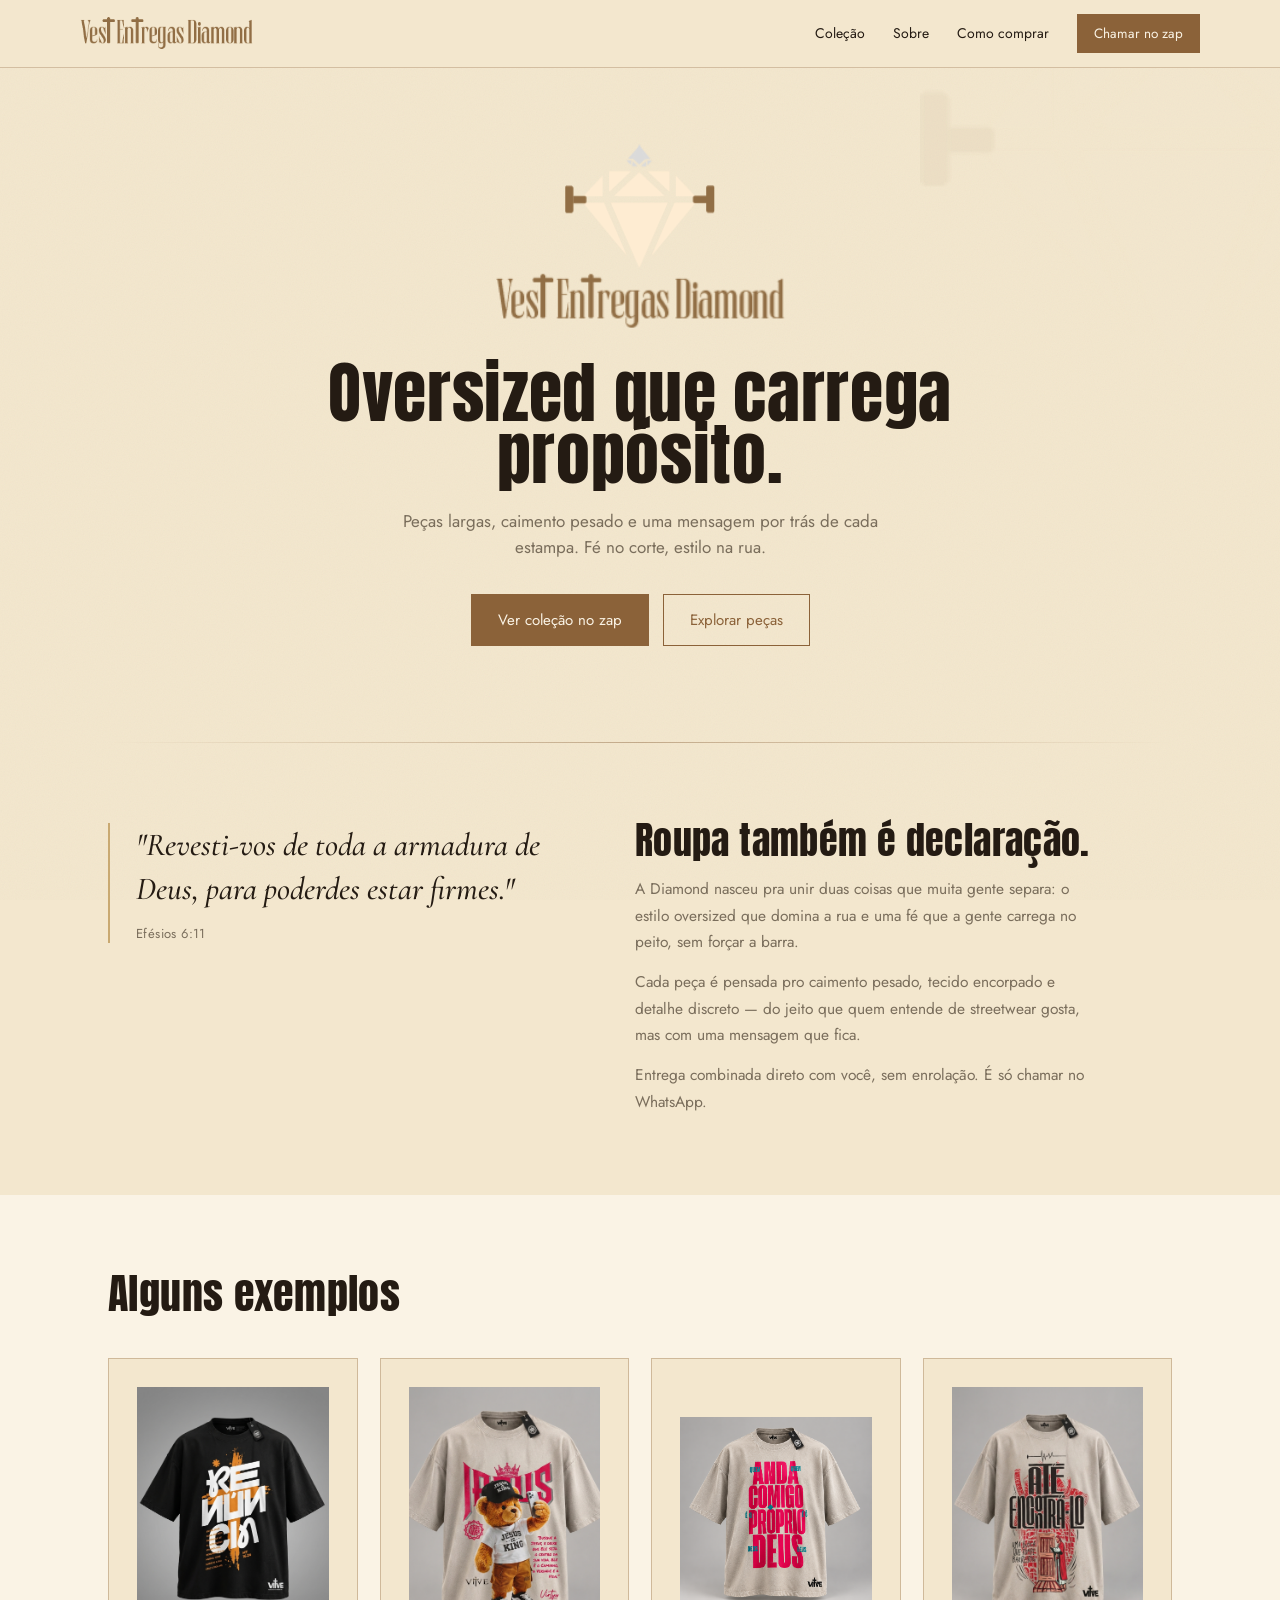
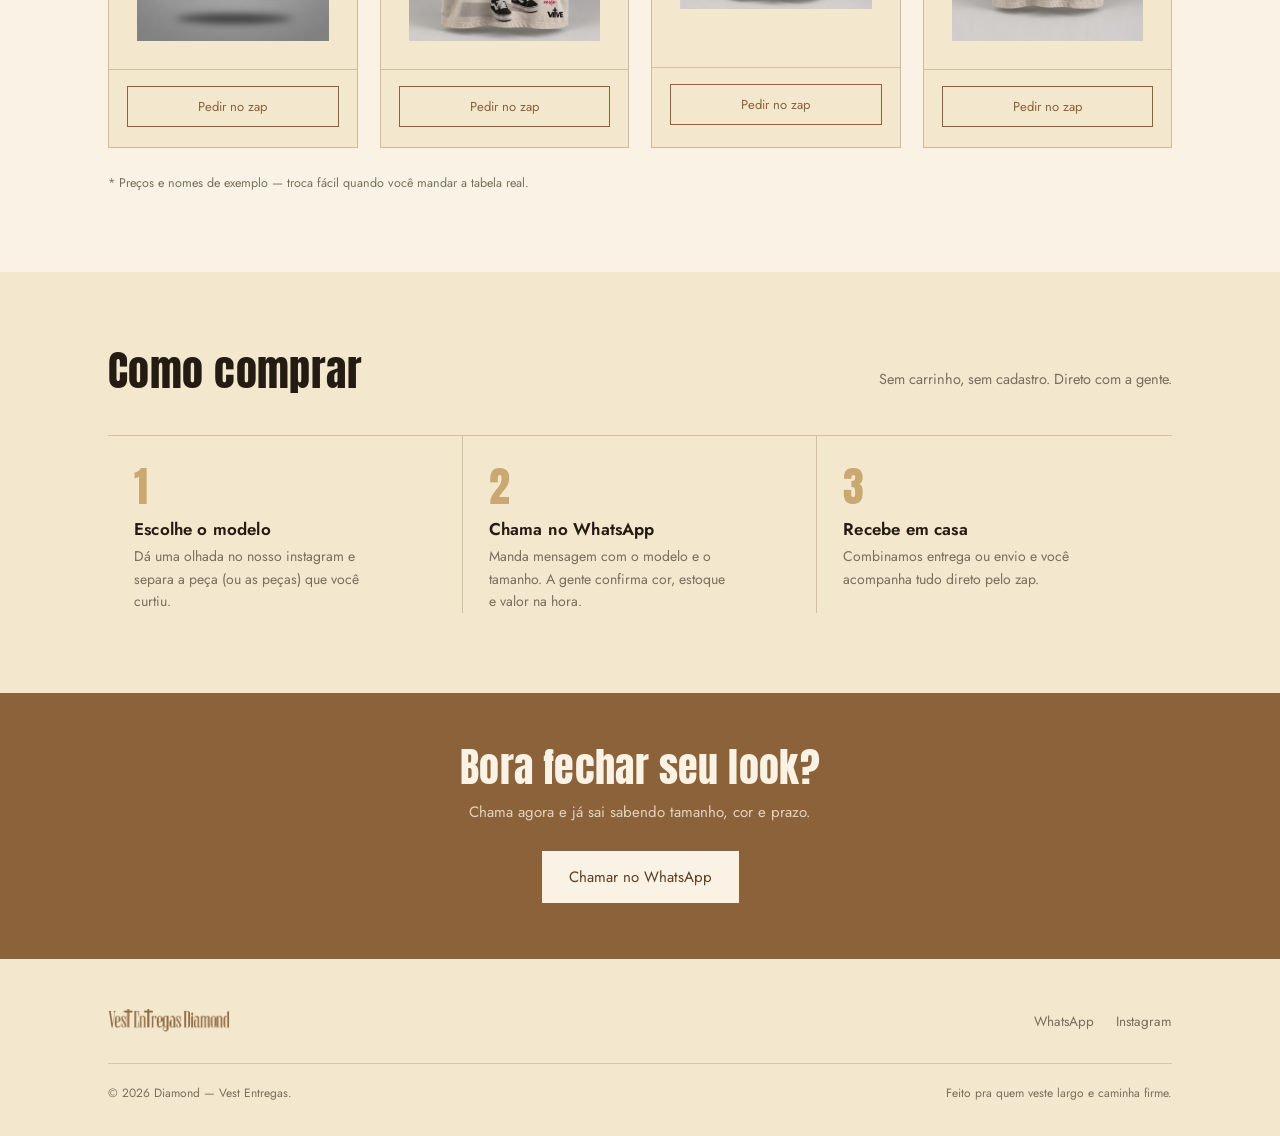
==== index.html @ 4eb47922 "Subindo certo" ====
<!DOCTYPE html>
<html lang="pt-BR">
<head>
<meta charset="UTF-8">
<meta name="viewport" content="width=device-width, initial-scale=1.0">
<title>Diamond — Oversized com propósito</title>
<link rel="preconnect" href="https://fonts.googleapis.com">
<link rel="preconnect" href="https://fonts.gstatic.com" crossorigin>
<link href="https://fonts.googleapis.com/css2?family=Anton&family=Jost:wght@400;500;600&family=Cormorant+Garamond:ital,wght@0,500;1,500;1,600&display=swap" rel="stylesheet">
<link rel="stylesheet" href="style.css">
</head>
<body>

<svg class="noise" xmlns="http://www.w3.org/2000/svg">
  <filter id="n"><feTurbulence type="fractalNoise" baseFrequency="0.85" numOctaves="2" stitchTiles="stitch"/></filter>
  <rect width="100%" height="100%" filter="url(#n)"/>
</svg>

<header>
  <div class="wrap header-inner">
    <div class="brand-mark">
      <img src="img/logo.png" alt="Diamond">
    </div>
    <button class="menu-toggle" aria-label="Abrir menu" aria-expanded="false">☰</button>
    <nav>
      <a href="#colecao">Coleção</a>
      <a href="#sobre">Sobre</a>
      <a href="#comprar">Como comprar</a>
      <a class="nav-cta" href="https://wa.me/5521965275735?text=Oi!%20Vim%20pelo%20site%20da%20Diamond%20e%20quero%20saber%20mais." target="_blank" rel="noopener">
        Chamar no zap
      </a>
    </nav>
  </div>
</header>

<section class="hero">
  <img class="hero-bg-diamond" src="img/diamond.png" alt="" aria-hidden="true">
  <div class="wrap">
    <img class="hero-diamond" src="img/diamond.png" alt="">
    <img class="hero-logotype" src="img/logo.png" alt="Diamond — Vest Entregas">
    <h1>Oversized que carrega propósito.</h1>
    <p class="lede">Peças largas, caimento pesado e uma mensagem por trás de cada estampa. Fé no corte, estilo na rua.</p>
    <div class="hero-ctas">
      <a class="btn btn-solid" href="https://wa.me/5521965275735?text=Oi!%20Quero%20ver%20a%20cole%C3%A7%C3%A3o%20da%20Diamond." target="_blank" rel="noopener">Ver coleção no zap</a>
      <a class="btn btn-ghost" href="#colecao">Explorar peças</a>
    </div>
  </div>
</section>

<div class="wrap"><div class="divider"></div></div>

<section id="sobre" class="section-pad">
  <div class="wrap about-grid">
    <div class="verse-block">
      <p class="verse-text verse">"Revesti-vos de toda a armadura de Deus, para poderdes estar firmes."</p>
      <p class="verse-ref">Efésios 6:11</p>
    </div>
    <div class="about-copy">
      <h2>Roupa também é declaração.</h2>
      <p>A Diamond nasceu pra unir duas coisas que muita gente separa: o estilo oversized que domina a rua e uma fé que a gente carrega no peito, sem forçar a barra.</p>
      <p>Cada peça é pensada pro caimento pesado, tecido encorpado e detalhe discreto — do jeito que quem entende de streetwear gosta, mas com uma mensagem que fica.</p>
      <p>Entrega combinada direto com você, sem enrolação. É só chamar no WhatsApp.</p>
    </div>
  </div>
</section>

<section id="colecao" class="section-pad paper-bg">
  <div class="wrap">
    <div class="section-head">
      <h2>Alguns exemplos</h2>
      <!-- <p>Modelos em produção — fotos reais sobem em breve. Chama no zap pra ver tecido e disponibilidade agora.</p> -->  
    </div>

    <div class="grid-products">

      <div class="card">
        <div class="card-art">
          <img src="img/Gemini_Generated_Image_o8rhc5o8rhc5o8rh.jpg" alt="Oversized Firmeza Bege" loading="lazy">
        </div>
        <div class="card-body">
          <a class="card-buy" href="https://wa.me/5521965275735?text=Oi!%20Quero%20a%20Oversized%20Firmeza%20bege." target="_blank" rel="noopener">Pedir no zap</a>
        </div>
      </div>

      <div class="card">
        <div class="card-art">
          <img src="img/Gemini_Generated_Image_6s1vef6s1vef6s1v.jpg" alt="Oversized Armadura Marrom" loading="lazy">
        </div>
        <div class="card-body">
          <a class="card-buy" href="https://wa.me/5521965275735?text=Oi!%20Quero%20a%20Oversized%20Armadura%20marrom." target="_blank" rel="noopener">Pedir no zap</a>
        </div>
      </div>

      <div class="card">
        <div class="card-art">
          <img src="img/ChatGPT Image 18 de set. de 2026, 17_14_09.png" alt="Oversized Constância Stone" loading="lazy">
        </div>
        <div class="card-body">
          <a class="card-buy" href="https://wa.me/5521965275735?text=Oi!%20Quero%20a%20Oversized%20Const%C3%A2ncia%20stone." target="_blank" rel="noopener">Pedir no zap</a>
        </div>
      </div>

      <div class="card">
        <div class="card-art">
          <img src="img/Gemini_Generated_Image_1qw5ag1qw5ag1qw5.jpg" alt="Oversized Diamante Gold" loading="lazy">
        </div>
        <div class="card-body">
          <a class="card-buy" href="https://wa.me/5521965275735?text=Oi!%20Quero%20a%20Oversized%20Diamante%20gold." target="_blank" rel="noopener">Pedir no zap</a>
        </div>
      </div>

    </div>
    <p class="placeholder-note">* Preços e nomes de exemplo — troca fácil quando você mandar a tabela real.</p>
  </div>
</section>

<section id="comprar" class="section-pad">
  <div class="wrap">
    <div class="section-head">
      <h2>Como comprar</h2>
      <p>Sem carrinho, sem cadastro. Direto com a gente.</p>
    </div>
    <div class="steps">
      <div class="step">
        <div class="step-num">1</div>
        <h3>Escolhe o modelo</h3>
        <p>Dá uma olhada no nosso instagram e separa a peça (ou as peças) que você curtiu.</p>
      </div>
      <div class="step">
        <div class="step-num">2</div>
        <h3>Chama no WhatsApp</h3>
        <p>Manda mensagem com o modelo e o tamanho. A gente confirma cor, estoque e valor na hora.</p>
      </div>
      <div class="step">
        <div class="step-num">3</div>
        <h3>Recebe em casa</h3>
        <p>Combinamos entrega ou envio e você acompanha tudo direto pelo zap.</p>
      </div>
    </div>
  </div>
</section>

<section class="cta-strip">
  <div class="wrap">
    <h2>Bora fechar seu look?</h2>
    <p>Chama agora e já sai sabendo tamanho, cor e prazo.</p>
    <a class="btn btn-solid" href="https://wa.me/5521965275735?text=Oi!%20Quero%20fazer%20um%20pedido%20na%20Diamond." target="_blank" rel="noopener">Chamar no WhatsApp</a>
  </div>
</section>

<footer>
  <div class="wrap">
    <div class="footer-grid">
      <div class="footer-brand">
        <img src="img/logo.png" alt="Diamond">
      </div>
      <div class="footer-links">
        <a href="https://wa.me/5521965275735" target="_blank" rel="noopener">WhatsApp</a>
        <a href="https://instagram.com" target="_blank" rel="noopener">Instagram</a>
      </div>
    </div>
    <div class="footer-bottom">
      <span>© 2026 Diamond — Vest Entregas.</span>
      <span>Feito pra quem veste largo e caminha firme.</span>
    </div>
  </div>
</footer>

<script src="script.js"></script>
</body>
</html>
---- style.css ----
:root{
  --cream:#F3E7CE;
  --paper:#FAF3E5;
  --ink:#241B13;
  --wood:#8B6239;
  --wood-dark:#5B3E22;
  --gold:#C9A971;
  --stone:#7A6E5C;
}
@media (prefers-color-scheme: dark){
  :root:not([data-theme="light"]){
    --cream:#221A12;
    --paper:#2B2118;
    --ink:#F3E7CE;
    --wood:#D7B27C;
    --wood-dark:#E8CE9C;
    --gold:#C9A971;
    --stone:#B9AC94;
  }
}
:root[data-theme="dark"]{
  --cream:#221A12;
  --paper:#2B2118;
  --ink:#F3E7CE;
  --wood:#D7B27C;
  --wood-dark:#E8CE9C;
  --gold:#C9A971;
  --stone:#B9AC94;
}

*{box-sizing:border-box; margin:0; padding:0;}
html{scroll-behavior:smooth;}
body{
  background:var(--cream);
  color:var(--ink);
  font-family:'Jost', sans-serif;
  -webkit-font-smoothing:antialiased;
  overflow-x:hidden;
}
img{max-width:100%; display:block;}

.noise{
  position:fixed; inset:0; width:100%; height:100%;
  pointer-events:none; opacity:.05; mix-blend-mode:multiply; z-index:1;
}
@media (prefers-color-scheme:dark){.noise{mix-blend-mode:overlay;}}

.wrap{max-width:1120px; margin:0 auto; padding:0 28px;}

h1,h2,h3,.display{
  font-family:'Anton', sans-serif;
  font-weight:400;
  letter-spacing:0.01em;
  line-height:0.92;
}

.verse{
  font-family:'Cormorant Garamond', serif;
  font-style:italic;
  font-weight:500;
}

a{color:inherit;}

/* ---------- HEADER ---------- */
header{
  position:sticky; top:0; z-index:20;
  background:color-mix(in srgb, var(--cream) 88%, transparent);
  backdrop-filter:blur(6px);
  border-bottom:1px solid color-mix(in srgb, var(--wood) 30%, transparent);
}
.header-inner{
  display:flex; align-items:center; justify-content:space-between;
  padding:14px 0;
}
.brand-mark{display:flex; align-items:center; gap:10px;}
.brand-mark img{height:34px; width:auto;}
nav{display:flex; align-items:center; gap:28px;}
nav a{
  font-size:14px; text-decoration:none; color:var(--ink);
  position:relative; padding-bottom:2px;
}
nav a::after{
  content:""; position:absolute; left:0; bottom:-2px; width:0; height:1.5px;
  background:var(--wood); transition:width .25s ease;
}
nav a:hover::after{width:100%;}
.nav-cta{
  display:inline-flex; align-items:center; gap:8px;
  background:var(--wood); color:var(--paper);
  padding:9px 16px; font-size:13.5px; text-decoration:none;
  border:1.5px solid var(--wood);
}
.nav-cta:hover{background:transparent; color:var(--wood);}
.menu-toggle{
  display:none; background:none; border:none; color:var(--ink);
  font-size:22px; cursor:pointer; line-height:1;
}

/* ---------- HERO ---------- */
.hero{
  position:relative;
  padding:76px 0 96px;
  text-align:center;
  overflow:hidden;
}
.hero-diamond{
  width:150px; margin:0 auto 6px;
  opacity:0; transform:translateY(14px) scale(.92);
  animation:riseIn .9s cubic-bezier(.2,.8,.2,1) .15s forwards;
}
.hero-logotype{
  width:290px; margin:0 auto 30px;
  opacity:0; transform:translateY(10px);
  animation:riseIn .9s cubic-bezier(.2,.8,.2,1) .4s forwards;
}
@media (prefers-color-scheme:dark){.hero-logotype{filter:invert(1) brightness(1.6);}}
:root[data-theme="dark"] .hero-logotype{filter:invert(1) brightness(1.6);}
@keyframes riseIn{to{opacity:1; transform:translateY(0) scale(1);}}

.hero h1{
  font-size:clamp(34px, 6vw, 68px);
  max-width:820px; margin:0 auto;
  color:var(--ink);
}
.hero .lede{
  max-width:480px; margin:22px auto 0;
  font-size:17px; color:var(--stone); line-height:1.55;
}
.hero-ctas{
  margin-top:34px; display:flex; gap:14px; justify-content:center; flex-wrap:wrap;
}
.btn{
  display:inline-flex; align-items:center; gap:9px;
  padding:14px 26px; font-size:15px; text-decoration:none;
  border:1.5px solid var(--wood);
}
.btn-solid{background:var(--wood); color:var(--paper);}
.btn-solid:hover{background:var(--wood-dark); border-color:var(--wood-dark);}
.btn-ghost{color:var(--wood);}
.btn-ghost:hover{background:color-mix(in srgb, var(--wood) 10%, transparent);}

.hero-bg-diamond{
  position:absolute; top:-120px; right:-160px; width:520px; opacity:.06;
  pointer-events:none; z-index:0;
}
@media (prefers-color-scheme:dark){.hero-bg-diamond{opacity:.1;}}
:root[data-theme="dark"] .hero-bg-diamond{opacity:.1;}

/* ---------- SECTION shared ---------- */
section{position:relative; z-index:2;}
.section-pad{padding:80px 0;}
.paper-bg{background:var(--paper);}
.divider{
  height:1px; background:linear-gradient(90deg, transparent, color-mix(in srgb, var(--wood) 45%, transparent), transparent);
}

/* ---------- SOBRE / VERSE ---------- */
.about-grid{
  display:grid; grid-template-columns:1fr 1.15fr; gap:60px; align-items:start;
}
.verse-block{
  border-left:2px solid var(--gold); padding-left:26px;
}
.verse-text{font-size:clamp(24px,3vw,32px); line-height:1.35; color:var(--ink);}
.verse-ref{margin-top:14px; font-size:13px; letter-spacing:.03em; color:var(--stone); font-family:'Jost',sans-serif; font-style:normal;}
.about-copy h2{font-size:clamp(26px,3.4vw,38px); margin-bottom:18px;}
.about-copy p{font-size:15.5px; line-height:1.7; color:var(--stone); max-width:52ch;}
.about-copy p + p{margin-top:14px;}

/* ---------- COLEÇÃO ---------- */
.section-head{
  display:flex; justify-content:space-between; align-items:flex-end;
  gap:20px; margin-bottom:44px; flex-wrap:wrap;
}
.section-head h2{font-size:clamp(28px,3.6vw,42px);}
.section-head p{max-width:34ch; font-size:14.5px; color:var(--stone); line-height:1.55;}

.grid-products{
  display:grid; grid-template-columns:repeat(4,1fr); gap:22px;
}
.card{
  background:var(--cream);
  border:1.5px solid color-mix(in srgb, var(--wood) 35%, transparent);
  padding:0;
  display:flex; flex-direction:column;
  transition:transform .25s ease, box-shadow .25s ease;
}
.card:hover{transform:translateY(-6px);}

.card-art{
  aspect-ratio:4/5; display:flex; align-items:center; justify-content:center;
  padding:28px;
  border-bottom:1.5px solid color-mix(in srgb, var(--wood) 30%, transparent);
}
.card-art svg{width:100%; height:100%;}
.card-body{padding:16px 18px 20px;}
.card-buy{
  display:inline-flex; align-items:center; justify-content:center; gap:7px;
  width:100%; padding:10px; font-size:13px;
  border:1.5px solid var(--wood); color:var(--wood); text-decoration:none;
}
.card-buy:hover{background:var(--wood); color:var(--paper);}

.placeholder-note{
  margin-top:26px; font-size:12.5px; color:var(--stone);
}

/* ---------- COMO COMPRAR ---------- */
.steps{
  display:grid; grid-template-columns:repeat(3,1fr); gap:0;
  border-top:1.5px solid color-mix(in srgb, var(--wood) 30%, transparent);
}
.step{
  padding:30px 26px 0;
  border-right:1.5px solid color-mix(in srgb, var(--wood) 30%, transparent);
}
.step:last-child{border-right:none;}
.step-num{
  font-family:'Anton',sans-serif; font-size:42px; color:var(--gold);
  line-height:1;
}
.step h3{font-family:'Jost',sans-serif; font-weight:600; font-size:17px; margin:14px 0 8px;}
.step p{font-size:14px; color:var(--stone); line-height:1.6; max-width:30ch;}

/* ---------- CTA FAIXA ---------- */
.cta-strip{
  background:var(--wood); color:var(--paper);
  padding:56px 0; text-align:center;
}
.cta-strip h2{font-size:clamp(26px,4vw,40px); margin-bottom:16px;}
.cta-strip p{color:color-mix(in srgb, var(--paper) 78%, transparent); font-size:15px; margin-bottom:28px;}
.cta-strip .btn-solid{background:var(--paper); color:var(--wood-dark); border-color:var(--paper);}
.cta-strip .btn-solid:hover{background:transparent; color:var(--paper);}

/* ---------- FOOTER ---------- */
footer{padding:50px 0 34px;}
.footer-grid{
  display:flex; justify-content:space-between; align-items:center; flex-wrap:wrap; gap:24px;
}
.footer-brand{display:flex; align-items:center; gap:10px;}
.footer-brand img{height:24px;}
.footer-links{display:flex; gap:22px; font-size:13.5px;}
.footer-links a{text-decoration:none; color:var(--stone);}
.footer-links a:hover{color:var(--wood);}
.footer-bottom{
  margin-top:30px; padding-top:20px; border-top:1px solid color-mix(in srgb, var(--wood) 25%, transparent);
  font-size:12px; color:var(--stone); display:flex; justify-content:space-between; flex-wrap:wrap; gap:8px;
}

/* ---------- MOBILE NAV (aberto via JS) ---------- */
nav.open{
  display:flex; position:absolute; top:100%; left:0; right:0;
  flex-direction:column; align-items:flex-start; gap:0;
  background:var(--paper); border-bottom:1.5px solid var(--wood);
  padding:6px 28px 18px;
}
nav.open a{padding:12px 0; width:100%; border-bottom:1px solid color-mix(in srgb, var(--wood) 15%, transparent);}
nav.open .nav-cta{margin-top:12px; width:100%; justify-content:center;}

@media (max-width:860px){
  .about-grid{grid-template-columns:1fr; gap:40px;}
  .grid-products{grid-template-columns:repeat(2,1fr);}
  .card:nth-child(2), .card:nth-child(4){transform:none;}
  .steps{grid-template-columns:1fr;}
  .step{border-right:none; border-bottom:1.5px solid color-mix(in srgb, var(--wood) 30%, transparent); padding-bottom:26px;}
  nav{display:none;}
  nav.open{display:flex;}
  .menu-toggle{display:block;}
}
@media (max-width:520px){
  .grid-products{grid-template-columns:1fr;}
  .hero{padding:56px 0 70px;}
}

:focus-visible{outline:2px solid var(--wood); outline-offset:3px;}
@media (prefers-reduced-motion: reduce){
  .hero-diamond, .hero-logotype{animation:none; opacity:1; transform:none;}
  *{transition-duration:.01ms !important;}
}
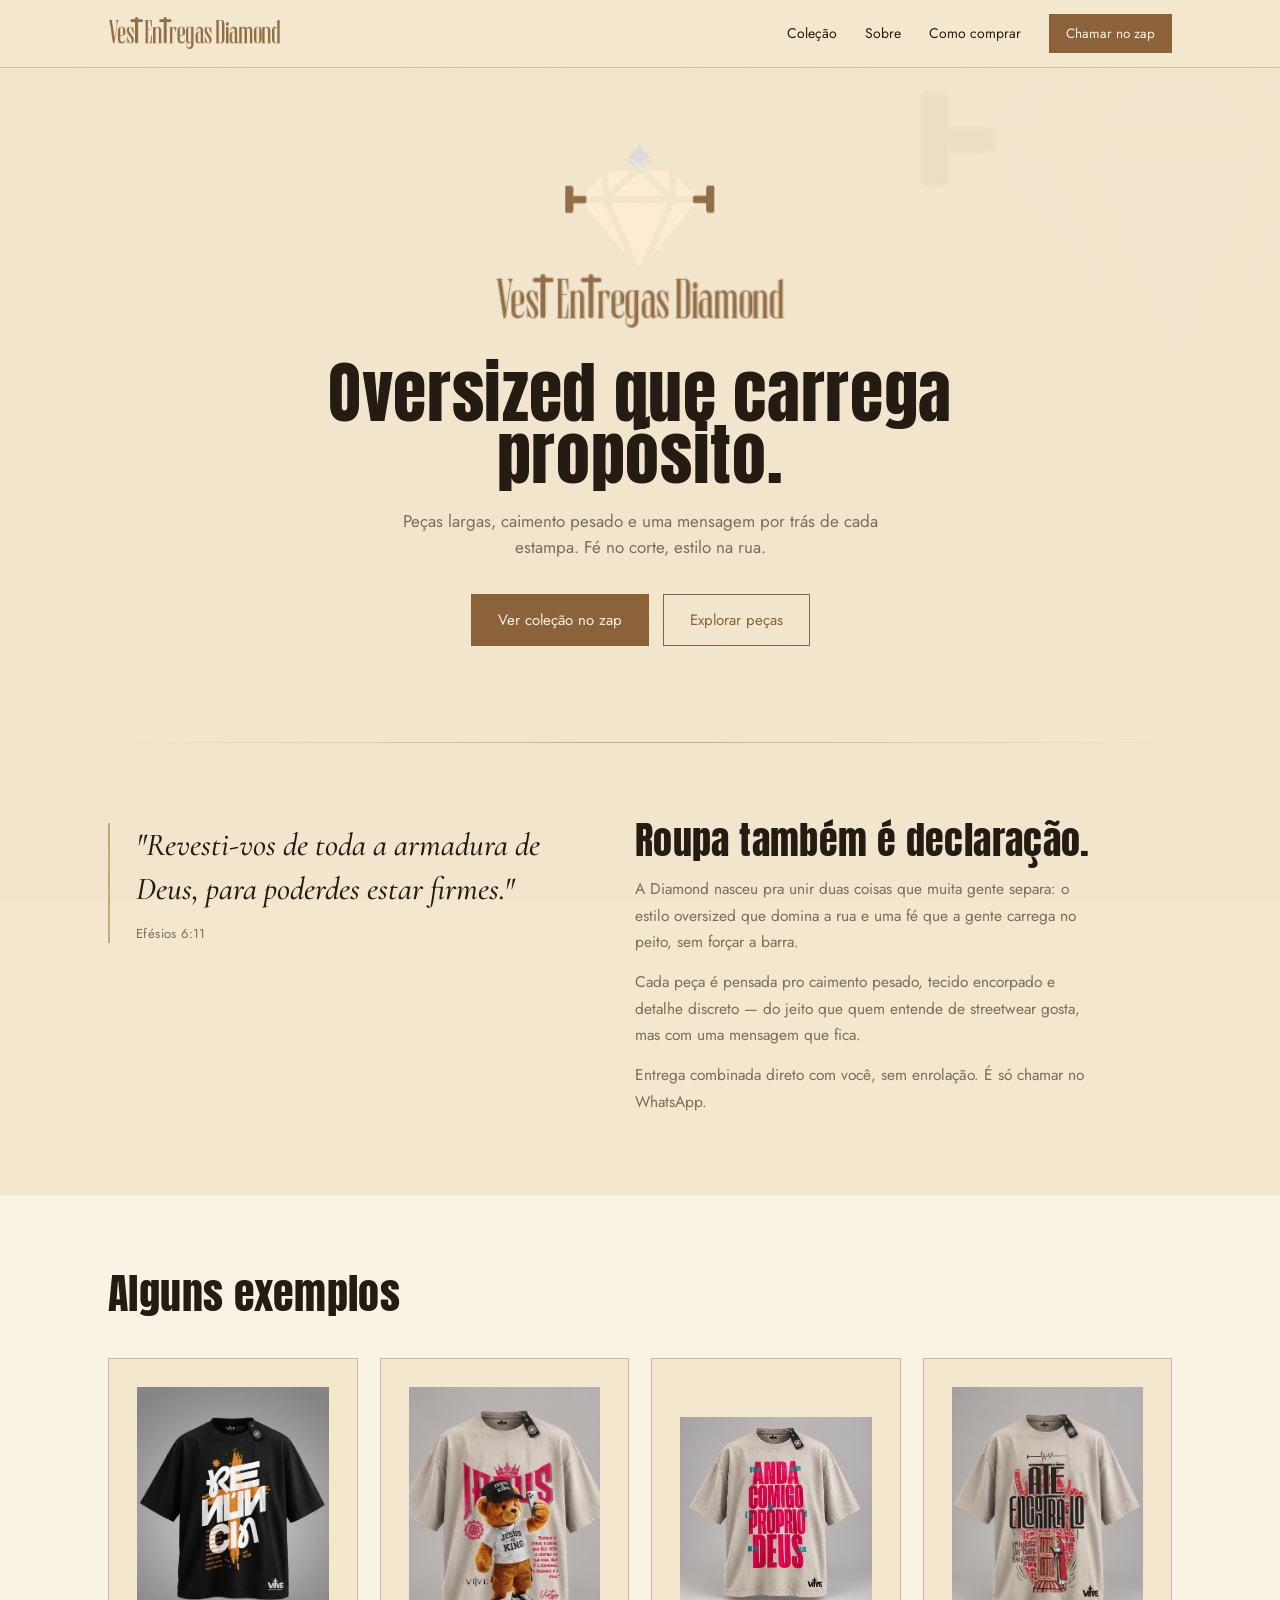
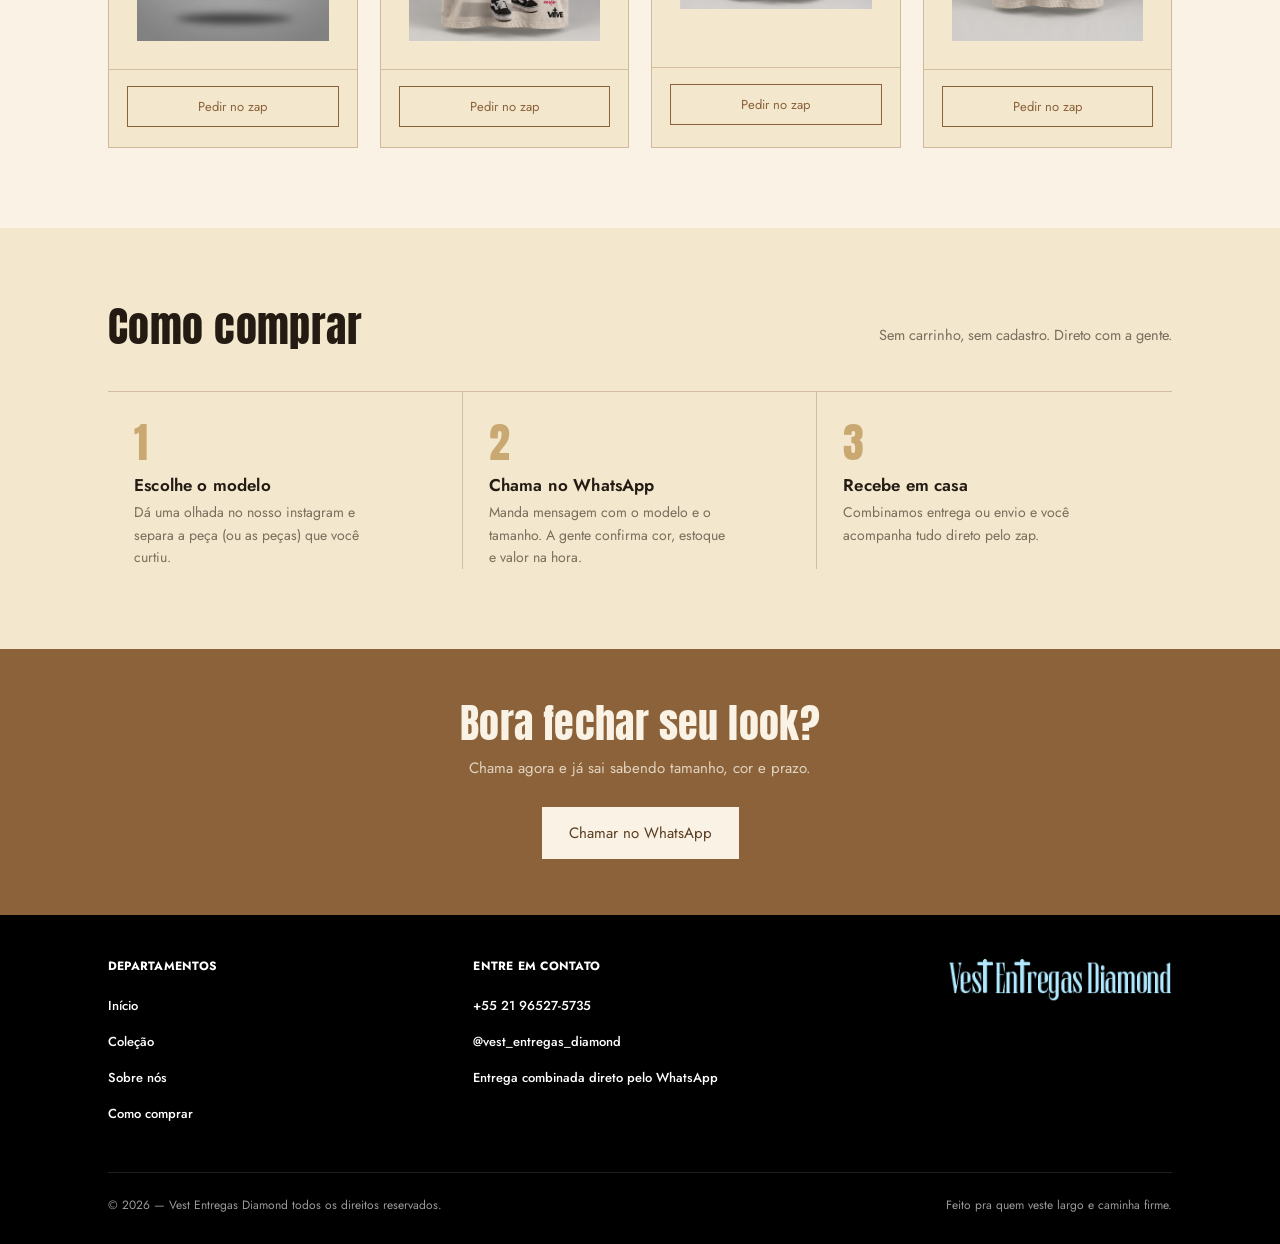
==== commit d9d2520b: "Ajeitando o footer e uns errinhos" ====
--- a/index.html
+++ b/index.html
@@ -6,7 +6,7 @@
 <title>Diamond — Oversized com propósito</title>
 <link rel="preconnect" href="https://fonts.googleapis.com">
 <link rel="preconnect" href="https://fonts.gstatic.com" crossorigin>
-<link href="https://fonts.googleapis.com/css2?family=Anton&family=Jost:wght@400;500;600&family=Cormorant+Garamond:ital,wght@0,500;1,500;1,600&display=swap" rel="stylesheet">
+<link href="https://fonts.googleapis.com/css2?family=Anton&family=Jost:wght@400;500;600;700&family=Cormorant+Garamond:ital,wght@0,500;1,500;1,600&display=swap" rel="stylesheet">
 <link rel="stylesheet" href="style.css">
 </head>
 <body>
@@ -26,7 +26,7 @@
       <a href="#colecao">Coleção</a>
       <a href="#sobre">Sobre</a>
       <a href="#comprar">Como comprar</a>
-      <a class="nav-cta" href="https://wa.me/5521965275735?text=Oi!%20Vim%20pelo%20site%20da%20Diamond%20e%20quero%20saber%20mais." target="_blank" rel="noopener">
+      <a class="nav-cta" href="https://wa.me/5521965275735?text=Oi!%20Vim%20pelo%20site%20da%20Vest%20entregas%20e%20quero%20saber%20mais." target="_blank" rel="noopener">
         Chamar no zap
       </a>
     </nav>
@@ -41,7 +41,7 @@
     <h1>Oversized que carrega propósito.</h1>
     <p class="lede">Peças largas, caimento pesado e uma mensagem por trás de cada estampa. Fé no corte, estilo na rua.</p>
     <div class="hero-ctas">
-      <a class="btn btn-solid" href="https://wa.me/5521965275735?text=Oi!%20Quero%20ver%20a%20cole%C3%A7%C3%A3o%20da%20Diamond." target="_blank" rel="noopener">Ver coleção no zap</a>
+      <a class="btn btn-solid" href="https://wa.me/5521965275735?text=Oi!%20Quero%20ver%20a%20cole%C3%A7%C3%A3o%20da%20Vest%20Entregas." target="_blank" rel="noopener">Ver coleção no zap</a>
       <a class="btn btn-ghost" href="#colecao">Explorar peças</a>
     </div>
   </div>
@@ -78,7 +78,7 @@
           <img src="img/Gemini_Generated_Image_o8rhc5o8rhc5o8rh.jpg" alt="Oversized Firmeza Bege" loading="lazy">
         </div>
         <div class="card-body">
-          <a class="card-buy" href="https://wa.me/5521965275735?text=Oi!%20Quero%20a%20Oversized%20Firmeza%20bege." target="_blank" rel="noopener">Pedir no zap</a>
+          <a class="card-buy" href="https://wa.me/5521965275735?text=Oi!%20Quero%20as%20camisas%20Oversized." target="_blank" rel="noopener">Pedir no zap</a>
         </div>
       </div>
 
@@ -87,7 +87,7 @@
           <img src="img/Gemini_Generated_Image_6s1vef6s1vef6s1v.jpg" alt="Oversized Armadura Marrom" loading="lazy">
         </div>
         <div class="card-body">
-          <a class="card-buy" href="https://wa.me/5521965275735?text=Oi!%20Quero%20a%20Oversized%20Armadura%20marrom." target="_blank" rel="noopener">Pedir no zap</a>
+          <a class="card-buy" href="https://wa.me/5521965275735?text=Oi!%20Quero%20as%20camisas%20Oversized." target="_blank" rel="noopener">Pedir no zap</a>
         </div>
       </div>
 
@@ -96,7 +96,7 @@
           <img src="img/ChatGPT Image 18 de set. de 2026, 17_14_09.png" alt="Oversized Constância Stone" loading="lazy">
         </div>
         <div class="card-body">
-          <a class="card-buy" href="https://wa.me/5521965275735?text=Oi!%20Quero%20a%20Oversized%20Const%C3%A2ncia%20stone." target="_blank" rel="noopener">Pedir no zap</a>
+          <a class="card-buy" href="https://wa.me/5521965275735?text=Oi!%20Quero%20as%20camisas%20Oversized." target="_blank" rel="noopener">Pedir no zap</a>
         </div>
       </div>
 
@@ -105,12 +105,12 @@
           <img src="img/Gemini_Generated_Image_1qw5ag1qw5ag1qw5.jpg" alt="Oversized Diamante Gold" loading="lazy">
         </div>
         <div class="card-body">
-          <a class="card-buy" href="https://wa.me/5521965275735?text=Oi!%20Quero%20a%20Oversized%20Diamante%20gold." target="_blank" rel="noopener">Pedir no zap</a>
+          <a class="card-buy" href="https://wa.me/5521965275735?text=Oi!%20Quero%20as%20camisas%20Oversized." target="_blank" rel="noopener">Pedir no zap</a>
         </div>
       </div>
 
     </div>
-    <p class="placeholder-note">* Preços e nomes de exemplo — troca fácil quando você mandar a tabela real.</p>
+    <!-- <p class="placeholder-note">* Preços e nomes de exemplo — troca fácil quando você mandar a tabela real.</p> -->
   </div>
 </section>
 
@@ -144,28 +144,49 @@
   <div class="wrap">
     <h2>Bora fechar seu look?</h2>
     <p>Chama agora e já sai sabendo tamanho, cor e prazo.</p>
-    <a class="btn btn-solid" href="https://wa.me/5521965275735?text=Oi!%20Quero%20fazer%20um%20pedido%20na%20Diamond." target="_blank" rel="noopener">Chamar no WhatsApp</a>
+    <a class="btn btn-solid" href="https://wa.me/5521965275735?text=Oi!%20Quero%20fazer%20um%20pedido%20na%20Vest%20Entregas." target="_blank" rel="noopener">Chamar no WhatsApp</a>
   </div>
 </section>
 
-<footer>
+<!-- ===================== FOOTER ===================== -->
+<footer class="site-footer">
   <div class="wrap">
-    <div class="footer-grid">
-      <div class="footer-brand">
-        <img src="img/logo.png" alt="Diamond">
+
+    <div class="footer-top">
+
+      <div class="footer-col">
+        <h3 class="footer-title">Departamentos</h3>
+        <ul class="footer-list">
+          <li><a href="#">Início</a></li>
+          <li><a href="#colecao">Coleção</a></li>
+          <li><a href="#sobre">Sobre nós</a></li>
+          <li><a href="#comprar">Como comprar</a></li>
+        </ul>
       </div>
-      <div class="footer-links">
-        <a href="https://wa.me/5521965275735" target="_blank" rel="noopener">WhatsApp</a>
-        <a href="https://instagram.com" target="_blank" rel="noopener">Instagram</a>
+
+      <div class="footer-col">
+        <h3 class="footer-title">Entre em contato</h3>
+        <ul class="footer-list">
+          <li><a href="https://wa.me/5521965275735" target="_blank" rel="noopener">+55 21 96527-5735</a></li>
+          <li><a href="https://www.instagram.com/vest_entregas_diamond?utm_source=ig_web_button_share_sheet&stkn=ZDNlZDc0MzIxNw==" target="_blank" rel="noopener">@vest_entregas_diamond</a></li>
+          <li><span>Entrega combinada direto pelo WhatsApp</span></li>
+        </ul>
       </div>
+
+      <div class="footer-col footer-brand">
+        <img src="img/logo.png" alt="Diamond — Vest Entregas">
+      </div>
+
     </div>
+
     <div class="footer-bottom">
-      <span>© 2026 Diamond — Vest Entregas.</span>
+      <span>© 2026 — Vest Entregas Diamond todos os direitos reservados.</span>
       <span>Feito pra quem veste largo e caminha firme.</span>
     </div>
+
   </div>
 </footer>
 
 <script src="script.js"></script>
 </body>
-</html>
+</html>
--- a/style.css
+++ b/style.css
@@ -72,6 +72,7 @@
 .header-inner{
   display:flex; align-items:center; justify-content:space-between;
   padding:14px 0;
+  margin:0 auto; max-width:1120px; padding:14px 28px;
 }
 .brand-mark{display:flex; align-items:center; gap:10px;}
 .brand-mark img{height:34px; width:auto;}
@@ -233,19 +234,43 @@
 .cta-strip .btn-solid{background:var(--paper); color:var(--wood-dark); border-color:var(--paper);}
 .cta-strip .btn-solid:hover{background:transparent; color:var(--paper);}
 
-/* ---------- FOOTER ---------- */
-footer{padding:50px 0 34px;}
-.footer-grid{
-  display:flex; justify-content:space-between; align-items:center; flex-wrap:wrap; gap:24px;
-}
-.footer-brand{display:flex; align-items:center; gap:10px;}
-.footer-brand img{height:24px;}
-.footer-links{display:flex; gap:22px; font-size:13.5px;}
-.footer-links a{text-decoration:none; color:var(--stone);}
-.footer-links a:hover{color:var(--wood);}
+/* ---------- FOOTER (preto + dourado) ---------- */
+.site-footer{
+  position:relative; z-index:2;
+  background:#000; color:#fff;
+  font-size:13px; line-height:1.4;
+}
+.footer-top{
+  display:grid; grid-template-columns:repeat(3,1fr); gap:32px;
+  padding:44px 0 40px;
+}
+.footer-title{
+  font-family:'Jost', sans-serif;
+  font-size:12px; font-weight:700; line-height:1.2;
+  text-transform:uppercase; letter-spacing:.02em;
+  color:#fff; margin-bottom:14px;
+}
+.footer-list{list-style:none;}
+.footer-list li{line-height:36px;}
+.footer-list a,
+.footer-list span{
+  color:#fff; text-decoration:none; font-weight:500;
+  transition:color .2s ease;
+}
+.footer-list a:hover{color:var(--gold);}
+.site-footer a:focus-visible{outline:2px solid var(--gold); outline-offset:3px;}
+
+.footer-brand{display:flex; align-items:flex-start; justify-content:flex-end;}
+.footer-brand img{
+  height:44px; width:auto;
+  filter:invert(1) brightness(1.6);
+}
+
 .footer-bottom{
-  margin-top:30px; padding-top:20px; border-top:1px solid color-mix(in srgb, var(--wood) 25%, transparent);
-  font-size:12px; color:var(--stone); display:flex; justify-content:space-between; flex-wrap:wrap; gap:8px;
+  border-top:1px solid #1f1f1f;
+  padding:24px 0 30px;
+  font-size:12px; color:#9a9a9a;
+  display:flex; justify-content:space-between; flex-wrap:wrap; gap:8px;
 }
 
 /* ---------- MOBILE NAV (aberto via JS) ---------- */
@@ -267,6 +292,8 @@
   nav{display:none;}
   nav.open{display:flex;}
   .menu-toggle{display:block;}
+  .footer-top{grid-template-columns:1fr; gap:26px; padding:34px 0 28px;}
+  .footer-brand{justify-content:flex-start;}
 }
 @media (max-width:520px){
   .grid-products{grid-template-columns:1fr;}
@@ -277,4 +304,4 @@
 @media (prefers-reduced-motion: reduce){
   .hero-diamond, .hero-logotype{animation:none; opacity:1; transform:none;}
   *{transition-duration:.01ms !important;}
-}
+}
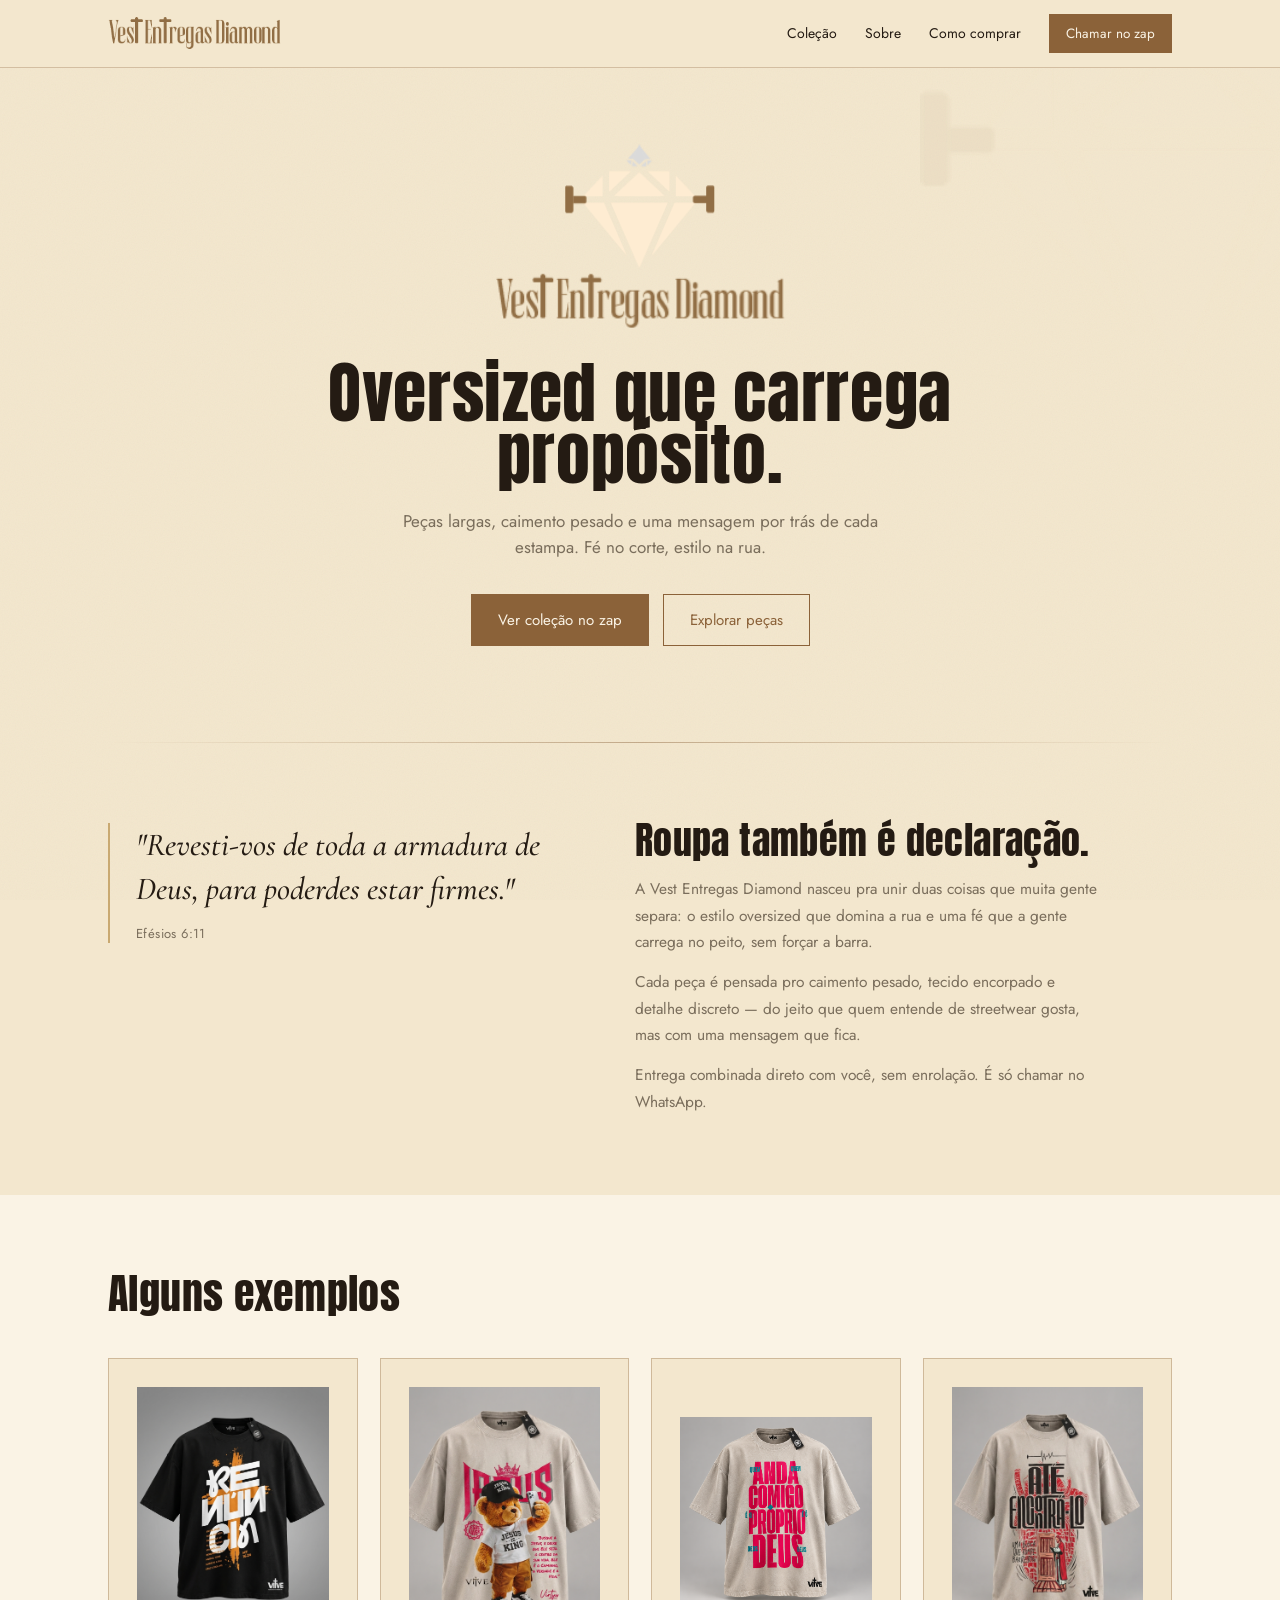
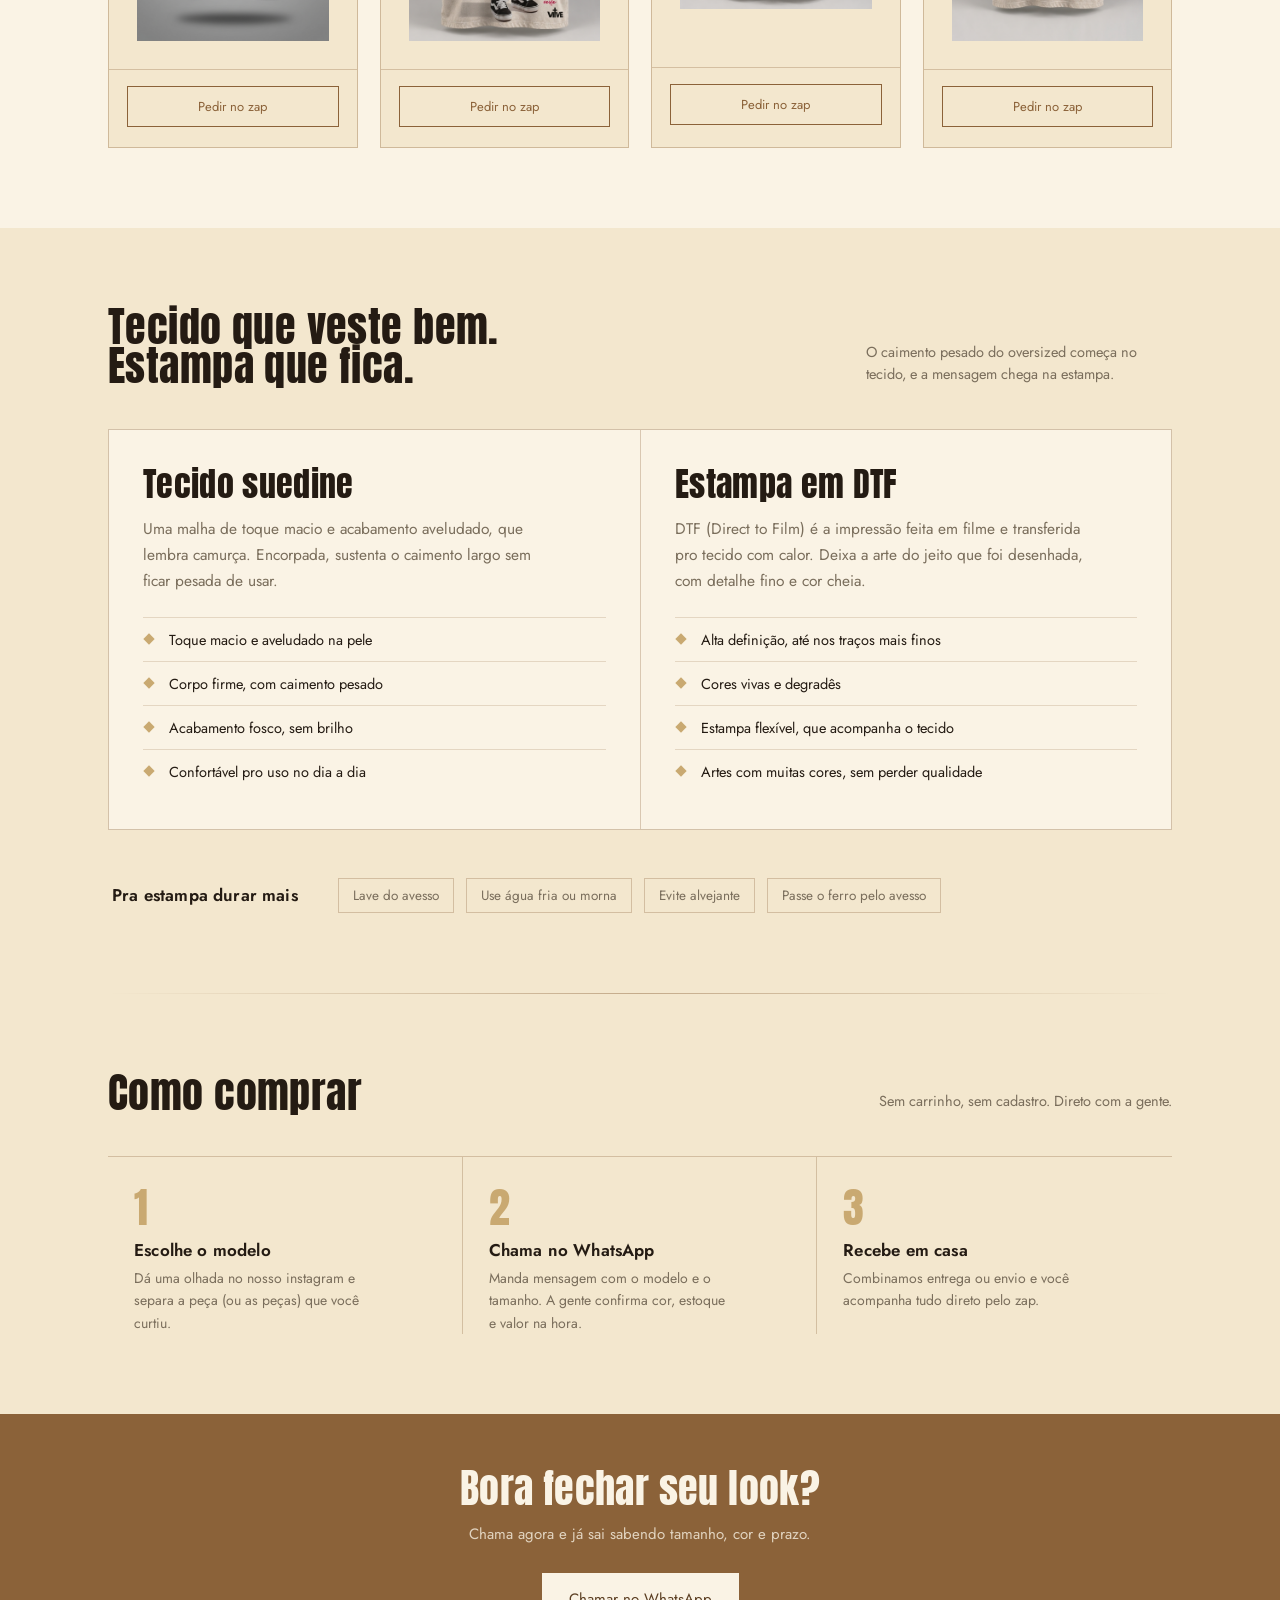
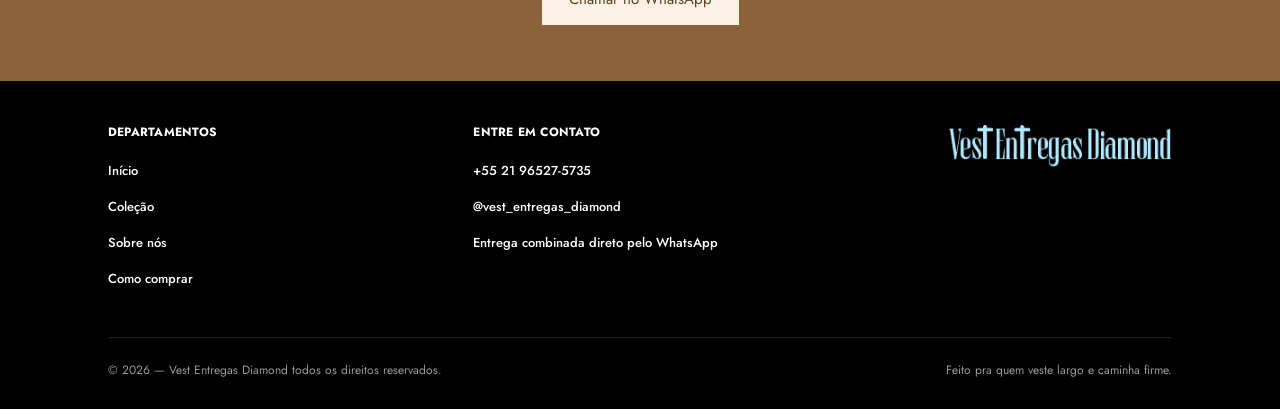
==== commit 649fedce: "Adicionando seção do tecido" ====
--- a/index.html
+++ b/index.html
@@ -1,192 +1,273 @@
 <!DOCTYPE html>
 <html lang="pt-BR">
+
 <head>
-<meta charset="UTF-8">
-<meta name="viewport" content="width=device-width, initial-scale=1.0">
-<title>Diamond — Oversized com propósito</title>
-<link rel="preconnect" href="https://fonts.googleapis.com">
-<link rel="preconnect" href="https://fonts.gstatic.com" crossorigin>
-<link href="https://fonts.googleapis.com/css2?family=Anton&family=Jost:wght@400;500;600;700&family=Cormorant+Garamond:ital,wght@0,500;1,500;1,600&display=swap" rel="stylesheet">
-<link rel="stylesheet" href="style.css">
+  <meta charset="UTF-8">
+  <meta name="viewport" content="width=device-width, initial-scale=1.0">
+  <title>Diamond — Oversized com propósito</title>
+  <link rel="preconnect" href="https://fonts.googleapis.com">
+  <link rel="preconnect" href="https://fonts.gstatic.com" crossorigin>
+  <link
+    href="https://fonts.googleapis.com/css2?family=Anton&family=Jost:wght@400;500;600;700&family=Cormorant+Garamond:ital,wght@0,500;1,500;1,600&display=swap"
+    rel="stylesheet">
+  <link rel="stylesheet" href="style.css">
 </head>
+
 <body>
 
-<svg class="noise" xmlns="http://www.w3.org/2000/svg">
-  <filter id="n"><feTurbulence type="fractalNoise" baseFrequency="0.85" numOctaves="2" stitchTiles="stitch"/></filter>
-  <rect width="100%" height="100%" filter="url(#n)"/>
-</svg>
-
-<header>
-  <div class="wrap header-inner">
-    <div class="brand-mark">
-      <img src="img/logo.png" alt="Diamond">
-    </div>
-    <button class="menu-toggle" aria-label="Abrir menu" aria-expanded="false">☰</button>
-    <nav>
-      <a href="#colecao">Coleção</a>
-      <a href="#sobre">Sobre</a>
-      <a href="#comprar">Como comprar</a>
-      <a class="nav-cta" href="https://wa.me/5521965275735?text=Oi!%20Vim%20pelo%20site%20da%20Vest%20entregas%20e%20quero%20saber%20mais." target="_blank" rel="noopener">
-        Chamar no zap
-      </a>
-    </nav>
+  <svg class="noise" xmlns="http://www.w3.org/2000/svg">
+    <filter id="n">
+      <feTurbulence type="fractalNoise" baseFrequency="0.85" numOctaves="2" stitchTiles="stitch" />
+    </filter>
+    <rect width="100%" height="100%" filter="url(#n)" />
+  </svg>
+
+  <header>
+    <div class="wrap header-inner">
+      <div class="brand-mark">
+        <img src="img/logo.png" alt="Diamond">
+      </div>
+      <button class="menu-toggle" aria-label="Abrir menu" aria-expanded="false">☰</button>
+      <nav>
+        <a href="#colecao">Coleção</a>
+        <a href="#sobre">Sobre</a>
+        <a href="#comprar">Como comprar</a>
+        <a class="nav-cta"
+          href="https://wa.me/5521965275735?text=Oi!%20Vim%20pelo%20site%20da%20Vest%20entregas%20e%20quero%20saber%20mais."
+          target="_blank" rel="noopener">
+          Chamar no zap
+        </a>
+      </nav>
+    </div>
+  </header>
+
+  <section class="hero">
+    <img class="hero-bg-diamond" src="img/diamond.png" alt="" aria-hidden="true">
+    <div class="wrap">
+      <img class="hero-diamond" src="img/diamond.png" alt="">
+      <img class="hero-logotype" src="img/logo.png" alt="Diamond — Vest Entregas">
+      <h1>Oversized que carrega propósito.</h1>
+      <p class="lede">Peças largas, caimento pesado e uma mensagem por trás de cada estampa. Fé no corte, estilo na rua.
+      </p>
+      <div class="hero-ctas">
+        <a class="btn btn-solid"
+          href="https://wa.me/5521965275735?text=Oi!%20Quero%20ver%20a%20cole%C3%A7%C3%A3o%20da%20Vest%20Entregas."
+          target="_blank" rel="noopener">Ver coleção no zap</a>
+        <a class="btn btn-ghost" href="#colecao">Explorar peças</a>
+      </div>
+    </div>
+  </section>
+
+  <div class="wrap">
+    <div class="divider"></div>
   </div>
-</header>
-
-<section class="hero">
-  <img class="hero-bg-diamond" src="img/diamond.png" alt="" aria-hidden="true">
+
+  <section id="sobre" class="section-pad">
+    <div class="wrap about-grid">
+      <div class="verse-block">
+        <p class="verse-text verse">"Revesti-vos de toda a armadura de Deus, para poderdes estar firmes."</p>
+        <p class="verse-ref">Efésios 6:11</p>
+      </div>
+      <div class="about-copy">
+        <h2>Roupa também é declaração.</h2>
+        <p>A Vest Entregas Diamond nasceu pra unir duas coisas que muita gente separa: o estilo oversized que domina a
+          rua e uma fé que a gente carrega no peito, sem forçar a barra.</p>
+        <p>Cada peça é pensada pro caimento pesado, tecido encorpado e detalhe discreto — do jeito que quem entende de
+          streetwear gosta, mas com uma mensagem que fica.</p>
+        <p>Entrega combinada direto com você, sem enrolação. É só chamar no WhatsApp.</p>
+      </div>
+    </div>
+  </section>
+
+  <section id="colecao" class="section-pad paper-bg">
+    <div class="wrap">
+      <div class="section-head">
+        <h2>Alguns exemplos</h2>
+        <!-- <p>Modelos em produção — fotos reais sobem em breve. Chama no zap pra ver tecido e disponibilidade agora.</p> -->
+      </div>
+
+      <div class="grid-products">
+
+        <div class="card">
+          <div class="card-art">
+            <img src="img/Gemini_Generated_Image_o8rhc5o8rhc5o8rh.jpg" alt="Oversized Firmeza Bege" loading="lazy">
+          </div>
+          <div class="card-body">
+            <a class="card-buy" href="https://wa.me/5521965275735?text=Oi!%20Quero%20as%20camisas%20Oversized."
+              target="_blank" rel="noopener">Pedir no zap</a>
+          </div>
+        </div>
+
+        <div class="card">
+          <div class="card-art">
+            <img src="img/Gemini_Generated_Image_6s1vef6s1vef6s1v.jpg" alt="Oversized Armadura Marrom" loading="lazy">
+          </div>
+          <div class="card-body">
+            <a class="card-buy" href="https://wa.me/5521965275735?text=Oi!%20Quero%20as%20camisas%20Oversized."
+              target="_blank" rel="noopener">Pedir no zap</a>
+          </div>
+        </div>
+
+        <div class="card">
+          <div class="card-art">
+            <img src="img/ChatGPT Image 18 de set. de 2026, 17_14_09.png" alt="Oversized Constância Stone"
+              loading="lazy">
+          </div>
+          <div class="card-body">
+            <a class="card-buy" href="https://wa.me/5521965275735?text=Oi!%20Quero%20as%20camisas%20Oversized."
+              target="_blank" rel="noopener">Pedir no zap</a>
+          </div>
+        </div>
+
+        <div class="card">
+          <div class="card-art">
+            <img src="img/Gemini_Generated_Image_1qw5ag1qw5ag1qw5.jpg" alt="Oversized Diamante Gold" loading="lazy">
+          </div>
+          <div class="card-body">
+            <a class="card-buy" href="https://wa.me/5521965275735?text=Oi!%20Quero%20as%20camisas%20Oversized."
+              target="_blank" rel="noopener">Pedir no zap</a>
+          </div>
+        </div>
+
+      </div>
+      <!-- <p class="placeholder-note">* Preços e nomes de exemplo — troca fácil quando você mandar a tabela real.</p> -->
+    </div>
+  </section>
+
+
+  <!-- ===== SEÇÃO: TECIDO SUEDINE + ESTAMPA DTF =====
+     Cole entre a seção #colecao e a seção #comprar.
+     O CSS está em secao-tecido.css (cole no final do style.css). -->
+  <section id="tecido" class="section-pad tecido">
+    <div class="wrap">
+
+      <div class="section-head">
+        <h2>Tecido que veste bem.<br>Estampa que fica.</h2>
+        <p>O caimento pesado do oversized começa no tecido, e a mensagem chega na estampa.</p>
+      </div>
+
+      <div class="tecido-grid">
+
+        <article class="tecido-panel">
+          <h3>Tecido suedine</h3>
+          <p class="tecido-lead">Uma malha de toque macio e acabamento aveludado, que lembra camurça. Encorpada,
+            sustenta o caimento largo sem ficar pesada de usar.</p>
+          <ul class="tecido-list">
+            <li>Toque macio e aveludado na pele</li>
+            <li>Corpo firme, com caimento pesado</li>
+            <li>Acabamento fosco, sem brilho</li>
+            <li>Confortável pro uso no dia a dia</li>
+          </ul>
+        </article>
+
+        <article class="tecido-panel">
+          <h3>Estampa em DTF</h3>
+          <p class="tecido-lead">DTF (Direct to Film) é a impressão feita em filme e transferida pro tecido com calor.
+            Deixa a arte do jeito que foi desenhada, com detalhe fino e cor cheia.</p>
+          <ul class="tecido-list">
+            <li>Alta definição, até nos traços mais finos</li>
+            <li>Cores vivas e degradês</li>
+            <li>Estampa flexível, que acompanha o tecido</li>
+            <li>Artes com muitas cores, sem perder qualidade</li>
+          </ul>
+        </article>
+
+      </div>
+
+      <div class="tecido-care">
+        <h3>Pra estampa durar mais</h3>
+        <ul>
+          <li>Lave do avesso</li>
+          <li>Use água fria ou morna</li>
+          <li>Evite alvejante</li>
+          <li>Passe o ferro pelo avesso</li>
+        </ul>
+      </div>
+
+    </div>
+  </section>
+
   <div class="wrap">
-    <img class="hero-diamond" src="img/diamond.png" alt="">
-    <img class="hero-logotype" src="img/logo.png" alt="Diamond — Vest Entregas">
-    <h1>Oversized que carrega propósito.</h1>
-    <p class="lede">Peças largas, caimento pesado e uma mensagem por trás de cada estampa. Fé no corte, estilo na rua.</p>
-    <div class="hero-ctas">
-      <a class="btn btn-solid" href="https://wa.me/5521965275735?text=Oi!%20Quero%20ver%20a%20cole%C3%A7%C3%A3o%20da%20Vest%20Entregas." target="_blank" rel="noopener">Ver coleção no zap</a>
-      <a class="btn btn-ghost" href="#colecao">Explorar peças</a>
-    </div>
+    <div class="divider"></div>
   </div>
-</section>
-
-<div class="wrap"><div class="divider"></div></div>
-
-<section id="sobre" class="section-pad">
-  <div class="wrap about-grid">
-    <div class="verse-block">
-      <p class="verse-text verse">"Revesti-vos de toda a armadura de Deus, para poderdes estar firmes."</p>
-      <p class="verse-ref">Efésios 6:11</p>
-    </div>
-    <div class="about-copy">
-      <h2>Roupa também é declaração.</h2>
-      <p>A Diamond nasceu pra unir duas coisas que muita gente separa: o estilo oversized que domina a rua e uma fé que a gente carrega no peito, sem forçar a barra.</p>
-      <p>Cada peça é pensada pro caimento pesado, tecido encorpado e detalhe discreto — do jeito que quem entende de streetwear gosta, mas com uma mensagem que fica.</p>
-      <p>Entrega combinada direto com você, sem enrolação. É só chamar no WhatsApp.</p>
-    </div>
-  </div>
-</section>
-
-<section id="colecao" class="section-pad paper-bg">
-  <div class="wrap">
-    <div class="section-head">
-      <h2>Alguns exemplos</h2>
-      <!-- <p>Modelos em produção — fotos reais sobem em breve. Chama no zap pra ver tecido e disponibilidade agora.</p> -->  
-    </div>
-
-    <div class="grid-products">
-
-      <div class="card">
-        <div class="card-art">
-          <img src="img/Gemini_Generated_Image_o8rhc5o8rhc5o8rh.jpg" alt="Oversized Firmeza Bege" loading="lazy">
-        </div>
-        <div class="card-body">
-          <a class="card-buy" href="https://wa.me/5521965275735?text=Oi!%20Quero%20as%20camisas%20Oversized." target="_blank" rel="noopener">Pedir no zap</a>
-        </div>
-      </div>
-
-      <div class="card">
-        <div class="card-art">
-          <img src="img/Gemini_Generated_Image_6s1vef6s1vef6s1v.jpg" alt="Oversized Armadura Marrom" loading="lazy">
-        </div>
-        <div class="card-body">
-          <a class="card-buy" href="https://wa.me/5521965275735?text=Oi!%20Quero%20as%20camisas%20Oversized." target="_blank" rel="noopener">Pedir no zap</a>
-        </div>
-      </div>
-
-      <div class="card">
-        <div class="card-art">
-          <img src="img/ChatGPT Image 18 de set. de 2026, 17_14_09.png" alt="Oversized Constância Stone" loading="lazy">
-        </div>
-        <div class="card-body">
-          <a class="card-buy" href="https://wa.me/5521965275735?text=Oi!%20Quero%20as%20camisas%20Oversized." target="_blank" rel="noopener">Pedir no zap</a>
-        </div>
-      </div>
-
-      <div class="card">
-        <div class="card-art">
-          <img src="img/Gemini_Generated_Image_1qw5ag1qw5ag1qw5.jpg" alt="Oversized Diamante Gold" loading="lazy">
-        </div>
-        <div class="card-body">
-          <a class="card-buy" href="https://wa.me/5521965275735?text=Oi!%20Quero%20as%20camisas%20Oversized." target="_blank" rel="noopener">Pedir no zap</a>
-        </div>
-      </div>
-
-    </div>
-    <!-- <p class="placeholder-note">* Preços e nomes de exemplo — troca fácil quando você mandar a tabela real.</p> -->
-  </div>
-</section>
-
-<section id="comprar" class="section-pad">
-  <div class="wrap">
-    <div class="section-head">
-      <h2>Como comprar</h2>
-      <p>Sem carrinho, sem cadastro. Direto com a gente.</p>
-    </div>
-    <div class="steps">
-      <div class="step">
-        <div class="step-num">1</div>
-        <h3>Escolhe o modelo</h3>
-        <p>Dá uma olhada no nosso instagram e separa a peça (ou as peças) que você curtiu.</p>
-      </div>
-      <div class="step">
-        <div class="step-num">2</div>
-        <h3>Chama no WhatsApp</h3>
-        <p>Manda mensagem com o modelo e o tamanho. A gente confirma cor, estoque e valor na hora.</p>
-      </div>
-      <div class="step">
-        <div class="step-num">3</div>
-        <h3>Recebe em casa</h3>
-        <p>Combinamos entrega ou envio e você acompanha tudo direto pelo zap.</p>
-      </div>
-    </div>
-  </div>
-</section>
-
-<section class="cta-strip">
-  <div class="wrap">
-    <h2>Bora fechar seu look?</h2>
-    <p>Chama agora e já sai sabendo tamanho, cor e prazo.</p>
-    <a class="btn btn-solid" href="https://wa.me/5521965275735?text=Oi!%20Quero%20fazer%20um%20pedido%20na%20Vest%20Entregas." target="_blank" rel="noopener">Chamar no WhatsApp</a>
-  </div>
-</section>
-
-<!-- ===================== FOOTER ===================== -->
-<footer class="site-footer">
-  <div class="wrap">
-
-    <div class="footer-top">
-
-      <div class="footer-col">
-        <h3 class="footer-title">Departamentos</h3>
-        <ul class="footer-list">
-          <li><a href="#">Início</a></li>
-          <li><a href="#colecao">Coleção</a></li>
-          <li><a href="#sobre">Sobre nós</a></li>
-          <li><a href="#comprar">Como comprar</a></li>
-        </ul>
-      </div>
-
-      <div class="footer-col">
-        <h3 class="footer-title">Entre em contato</h3>
-        <ul class="footer-list">
-          <li><a href="https://wa.me/5521965275735" target="_blank" rel="noopener">+55 21 96527-5735</a></li>
-          <li><a href="https://www.instagram.com/vest_entregas_diamond?utm_source=ig_web_button_share_sheet&stkn=ZDNlZDc0MzIxNw==" target="_blank" rel="noopener">@vest_entregas_diamond</a></li>
-          <li><span>Entrega combinada direto pelo WhatsApp</span></li>
-        </ul>
-      </div>
-
-      <div class="footer-col footer-brand">
-        <img src="img/logo.png" alt="Diamond — Vest Entregas">
-      </div>
-
-    </div>
-
-    <div class="footer-bottom">
-      <span>© 2026 — Vest Entregas Diamond todos os direitos reservados.</span>
-      <span>Feito pra quem veste largo e caminha firme.</span>
-    </div>
-
-  </div>
-</footer>
-
-<script src="script.js"></script>
+  <section id="comprar" class="section-pad">
+    <div class="wrap">
+      <div class="section-head">
+        <h2>Como comprar</h2>
+        <p>Sem carrinho, sem cadastro. Direto com a gente.</p>
+      </div>
+      <div class="steps">
+        <div class="step">
+          <div class="step-num">1</div>
+          <h3>Escolhe o modelo</h3>
+          <p>Dá uma olhada no nosso instagram e separa a peça (ou as peças) que você curtiu.</p>
+        </div>
+        <div class="step">
+          <div class="step-num">2</div>
+          <h3>Chama no WhatsApp</h3>
+          <p>Manda mensagem com o modelo e o tamanho. A gente confirma cor, estoque e valor na hora.</p>
+        </div>
+        <div class="step">
+          <div class="step-num">3</div>
+          <h3>Recebe em casa</h3>
+          <p>Combinamos entrega ou envio e você acompanha tudo direto pelo zap.</p>
+        </div>
+      </div>
+    </div>
+  </section>
+
+  <section class="cta-strip">
+    <div class="wrap">
+      <h2>Bora fechar seu look?</h2>
+      <p>Chama agora e já sai sabendo tamanho, cor e prazo.</p>
+      <a class="btn btn-solid"
+        href="https://wa.me/5521965275735?text=Oi!%20Quero%20fazer%20um%20pedido%20na%20Vest%20Entregas."
+        target="_blank" rel="noopener">Chamar no WhatsApp</a>
+    </div>
+  </section>
+
+  <!-- ===================== FOOTER ===================== -->
+  <footer class="site-footer">
+    <div class="wrap">
+
+      <div class="footer-top">
+
+        <div class="footer-col">
+          <h3 class="footer-title">Departamentos</h3>
+          <ul class="footer-list">
+            <li><a href="#">Início</a></li>
+            <li><a href="#colecao">Coleção</a></li>
+            <li><a href="#sobre">Sobre nós</a></li>
+            <li><a href="#comprar">Como comprar</a></li>
+          </ul>
+        </div>
+
+        <div class="footer-col">
+          <h3 class="footer-title">Entre em contato</h3>
+          <ul class="footer-list">
+            <li><a href="https://wa.me/5521965275735" target="_blank" rel="noopener">+55 21 96527-5735</a></li>
+            <li><a
+                href="https://www.instagram.com/vest_entregas_diamond?utm_source=ig_web_button_share_sheet&stkn=ZDNlZDc0MzIxNw=="
+                target="_blank" rel="noopener">@vest_entregas_diamond</a></li>
+            <li><span>Entrega combinada direto pelo WhatsApp</span></li>
+          </ul>
+        </div>
+
+        <div class="footer-col footer-brand">
+          <img src="img/logo.png" alt="Diamond — Vest Entregas">
+        </div>
+
+      </div>
+
+      <div class="footer-bottom">
+        <span>© 2026 — Vest Entregas Diamond todos os direitos reservados.</span>
+        <span>Feito pra quem veste largo e caminha firme.</span>
+      </div>
+
+    </div>
+  </footer>
+
+  <script src="script.js"></script>
 </body>
+
 </html>
--- a/style.css
+++ b/style.css
@@ -304,4 +304,64 @@
 @media (prefers-reduced-motion: reduce){
   .hero-diamond, .hero-logotype{animation:none; opacity:1; transform:none;}
   *{transition-duration:.01ms !important;}
+}
+/* ---------- TECIDO SUEDINE + ESTAMPA DTF ---------- */
+.tecido-grid{
+  display:grid; grid-template-columns:1fr 1fr; gap:0;
+  border:1.5px solid color-mix(in srgb, var(--wood) 35%, transparent);
+  background:var(--paper);
+}
+.tecido-panel{
+  padding:38px 34px 36px;
+}
+.tecido-panel + .tecido-panel{
+  border-left:1.5px solid color-mix(in srgb, var(--wood) 30%, transparent);
+}
+.tecido-panel h3{
+  font-size:clamp(26px,3vw,34px);
+  margin-bottom:16px;
+  color:var(--ink);
+}
+.tecido-lead{
+  font-size:15.5px; line-height:1.7; color:var(--stone);
+  max-width:46ch; margin-bottom:22px;
+}
+.tecido-list{list-style:none;}
+.tecido-list li{
+  position:relative;
+  padding:11px 0 11px 26px;
+  font-size:14.5px; color:var(--ink);
+  border-top:1px solid color-mix(in srgb, var(--wood) 20%, transparent);
+}
+.tecido-list li::before{
+  content:""; position:absolute; left:2px; top:50%;
+  width:8px; height:8px; background:var(--gold);
+  transform:translateY(-50%) rotate(45deg);
+}
+
+.tecido-care{
+  margin-top:26px;
+  display:flex; align-items:center; gap:28px 40px; flex-wrap:wrap;
+  padding:22px 4px 0;
+}
+.tecido-care h3{
+  font-family:'Jost',sans-serif; font-weight:600;
+  font-size:17px; line-height:1.2; color:var(--ink);
+}
+.tecido-care ul{
+  list-style:none; display:flex; flex-wrap:wrap; gap:10px 12px;
+}
+.tecido-care li{
+  font-size:13.5px; color:var(--stone);
+  padding:7px 14px;
+  border:1.5px solid color-mix(in srgb, var(--wood) 30%, transparent);
+}
+
+@media (max-width:860px){
+  .tecido-grid{grid-template-columns:1fr;}
+  .tecido-panel{padding:30px 24px 28px;}
+  .tecido-panel + .tecido-panel{
+    border-left:none;
+    border-top:1.5px solid color-mix(in srgb, var(--wood) 30%, transparent);
+  }
 }
